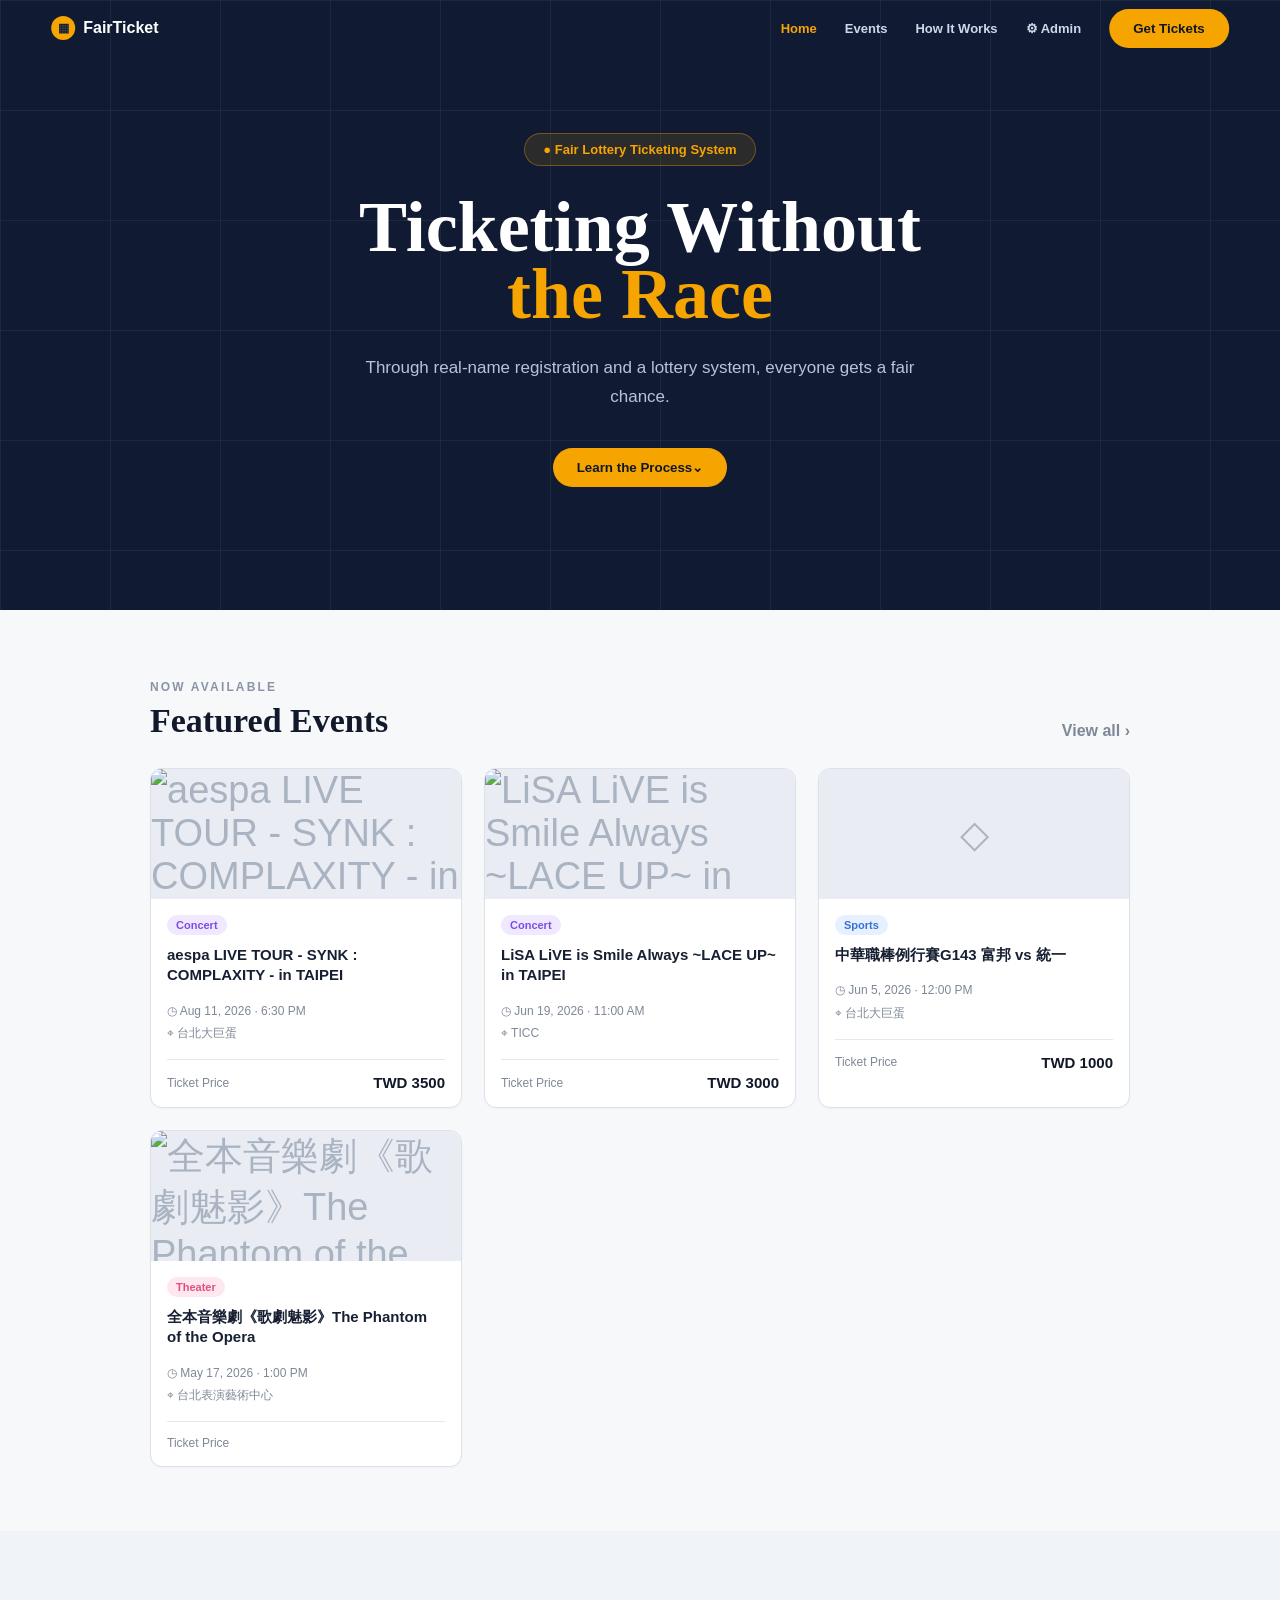
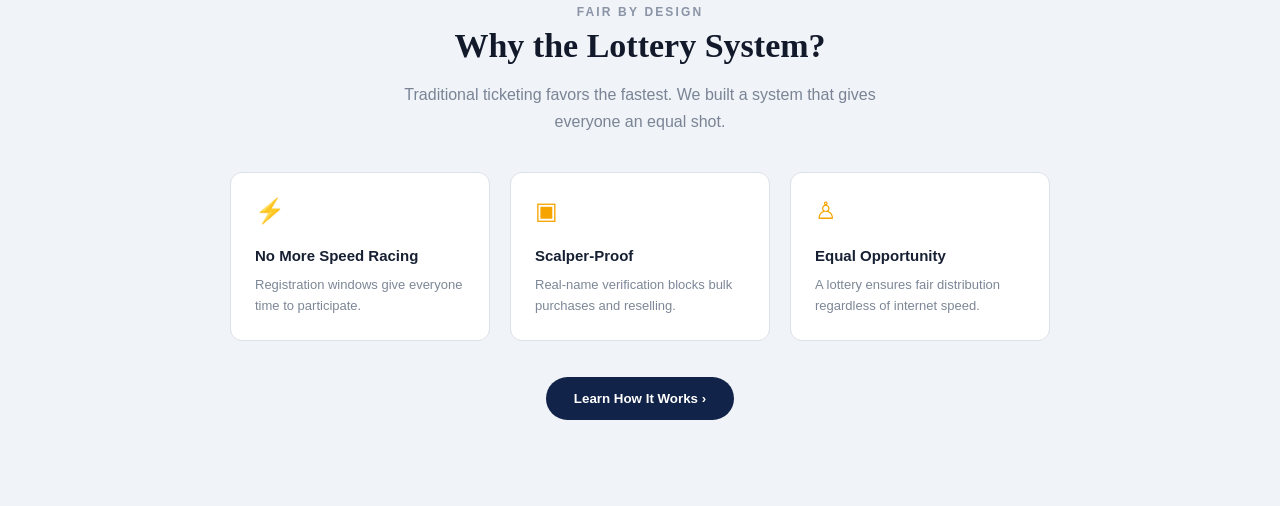
==== index.html @ b4db7329 "Add files via upload" ====
<!DOCTYPE html>
<html lang="en">
<head>
  <meta charset="UTF-8" />
  <meta name="viewport" content="width=device-width, initial-scale=1.0" />
  <title>FairTicket</title>
  <link rel="stylesheet" href="style.css" />
</head>
<body>
  <header class="navbar">
    <div class="logo">
      <span class="logo-icon">▦</span>
      <span>FairTicket</span>
    </div>
    <nav>
      <a class="active" href="#">Home</a>
      <a href="#events">Events</a>
      <a href="#how">How It Works</a>
      <a href="#">⚙ Admin</a>
      <button class="nav-btn">Get Tickets</button>
    </nav>
  </header>

  <section class="hero">
    <div class="grid-bg"></div>
    <div class="hero-content">
      <div class="pill">● Fair Lottery Ticketing System</div>
      <h1>Ticketing Without<br><span>the Race</span></h1>
      <p>Through real-name registration and a lottery system, everyone gets a fair chance.</p>
      <button class="main-btn">Learn the Process⌄</button>
    </div>
  </section>

  <main>
    <section id="events" class="events-section">
      <div class="section-head">
        <div>
          <p class="eyebrow">NOW AVAILABLE</p>
          <h2>Featured Events</h2>
        </div>
        <a href="#">View all ›</a>
      </div>

      <div id="eventGrid" class="event-grid"></div>
    </section>

    <section id="how" class="why-section">
      <p class="eyebrow center">FAIR BY DESIGN</p>
      <h2>Why the Lottery System?</h2>
      <p class="subtitle">Traditional ticketing favors the fastest. We built a system that gives everyone an equal shot.</p>

      <div class="feature-grid">
        <div class="feature-card">
          <div class="feature-icon">⚡</div>
          <h3>No More Speed Racing</h3>
          <p>Registration windows give everyone time to participate.</p>
        </div>
        <div class="feature-card">
          <div class="feature-icon">▣</div>
          <h3>Scalper-Proof</h3>
          <p>Real-name verification blocks bulk purchases and reselling.</p>
        </div>
        <div class="feature-card">
          <div class="feature-icon">♙</div>
          <h3>Equal Opportunity</h3>
          <p>A lottery ensures fair distribution regardless of internet speed.</p>
        </div>
      </div>

      <button class="dark-btn">Learn How It Works ›</button>
    </section>
  </main>

  <script src="script.js"></script>
</body>
</html>
---- style.css ----
* {
  box-sizing: border-box;
}

body {
  margin: 0;
  font-family: Inter, Arial, sans-serif;
  color: #172033;
  background: #f6f7f9;
}

.navbar {
  position: absolute;
  top: 0;
  left: 50%;
  transform: translateX(-50%);
  width: min(1180px, 92%);
  height: 56px;
  display: flex;
  justify-content: space-between;
  align-items: center;
  z-index: 10;
  color: white;
}

.logo {
  display: flex;
  gap: 8px;
  align-items: center;
  font-weight: 700;
}

.logo-icon {
  background: #f5a400;
  color: #10213f;
  width: 24px;
  height: 24px;
  border-radius: 50%;
  display: grid;
  place-items: center;
  font-size: 12px;
}

nav {
  display: flex;
  align-items: center;
  gap: 28px;
  font-size: 13px;
  font-weight: 700;
}

nav a {
  color: #cfd8e8;
  text-decoration: none;
}

nav a.active {
  color: #f5a400;
}

.nav-btn,
.main-btn {
  border: 0;
  background: #f5a400;
  color: #101827;
  font-weight: 800;
  border-radius: 999px;
  padding: 12px 24px;
  cursor: pointer;
}

.hero {
  height: 610px;
  background: #101b33;
  position: relative;
  display: grid;
  place-items: center;
  overflow: hidden;
}

.grid-bg {
  position: absolute;
  inset: 0;
  background-image:
    linear-gradient(rgba(255,255,255,.055) 1px, transparent 1px),
    linear-gradient(90deg, rgba(255,255,255,.055) 1px, transparent 1px);
  background-size: 110px 110px;
}

.hero-content {
  position: relative;
  text-align: center;
  margin-top: 10px;
}

.pill {
  display: inline-block;
  color: #f5a400;
  background: rgba(245,164,0,.12);
  border: 1px solid rgba(245,164,0,.35);
  border-radius: 999px;
  padding: 8px 18px;
  font-size: 13px;
  font-weight: 800;
  margin-bottom: 28px;
}

h1 {
  color: white;
  font-family: Georgia, "Times New Roman", serif;
  font-size: clamp(44px, 6vw, 72px);
  line-height: .93;
  margin: 0;
}

h1 span {
  color: #f5a400;
}

.hero p {
  color: #b8c3d6;
  max-width: 590px;
  font-size: 17px;
  line-height: 1.7;
  margin: 26px auto 36px;
}

main {
  background: #f7f8fa;
}

.events-section {
  width: min(980px, 90%);
  margin: 0 auto;
  padding: 70px 0 64px;
}

.section-head {
  display: flex;
  justify-content: space-between;
  align-items: end;
  margin-bottom: 28px;
}

.eyebrow {
  color: #8a94a6;
  letter-spacing: .18em;
  font-size: 12px;
  font-weight: 800;
  margin: 0 0 8px;
}

h2 {
  font-family: Georgia, "Times New Roman", serif;
  font-size: 34px;
  margin: 0;
  color: #12192b;
}

.section-head a {
  color: #7e8798;
  text-decoration: none;
  font-weight: 700;
}

.event-grid {
  display: grid;
  grid-template-columns: repeat(3, 1fr);
  gap: 22px;
}

.event-card {
  background: white;
  border: 1px solid #dce1ea;
  border-radius: 12px;
  overflow: hidden;
  box-shadow: 0 1px 2px rgba(0,0,0,.03);
}

.event-card img,
.placeholder {
  width: 100%;
  height: 130px;
  object-fit: cover;
  background: #e9edf3;
  display: grid;
  place-items: center;
  color: #aab3c2;
  font-size: 38px;
}

.event-body {
  padding: 16px;
}

.tag {
  display: inline-block;
  padding: 4px 9px;
  border-radius: 999px;
  background: #efe8ff;
  color: #7b4de8;
  font-size: 11px;
  font-weight: 800;
  margin-bottom: 10px;
}

.tag.sports { background: #e6f0ff; color: #3571d9; }
.tag.theater { background: #ffe7ef; color: #df517d; }

.event-body h3 {
  font-size: 15px;
  line-height: 1.35;
  margin: 0 0 14px;
}

.meta {
  color: #7f8898;
  font-size: 12px;
  line-height: 1.9;
}

.price-row {
  border-top: 1px solid #e4e8ef;
  margin-top: 14px;
  padding-top: 14px;
  display: flex;
  justify-content: space-between;
  align-items: center;
  color: #7f8898;
  font-size: 12px;
}

.price {
  color: #111827;
  font-size: 15px;
  font-weight: 900;
}

.why-section {
  background: #f0f3f7;
  text-align: center;
  padding: 74px 0 86px;
}

.center {
  text-align: center;
}

.subtitle {
  color: #7a8495;
  line-height: 1.7;
  max-width: 520px;
  margin: 16px auto 36px;
}

.feature-grid {
  width: min(820px, 90%);
  margin: 0 auto 36px;
  display: grid;
  grid-template-columns: repeat(3, 1fr);
  gap: 20px;
}

.feature-card {
  background: white;
  border: 1px solid #dce1ea;
  border-radius: 12px;
  text-align: left;
  padding: 24px;
}

.feature-icon {
  color: #f5a400;
  font-size: 24px;
  margin-bottom: 22px;
}

.feature-card h3 {
  margin: 0 0 10px;
  font-size: 15px;
}

.feature-card p {
  margin: 0;
  color: #7d8797;
  font-size: 13px;
  line-height: 1.65;
}

.dark-btn {
  border: 0;
  background: #112348;
  color: white;
  font-weight: 800;
  border-radius: 999px;
  padding: 14px 28px;
}

@media (max-width: 820px) {
  .event-grid,
  .feature-grid {
    grid-template-columns: 1fr;
  }

  nav {
    gap: 12px;
    font-size: 11px;
  }

  .hero {
    height: 520px;
  }
}
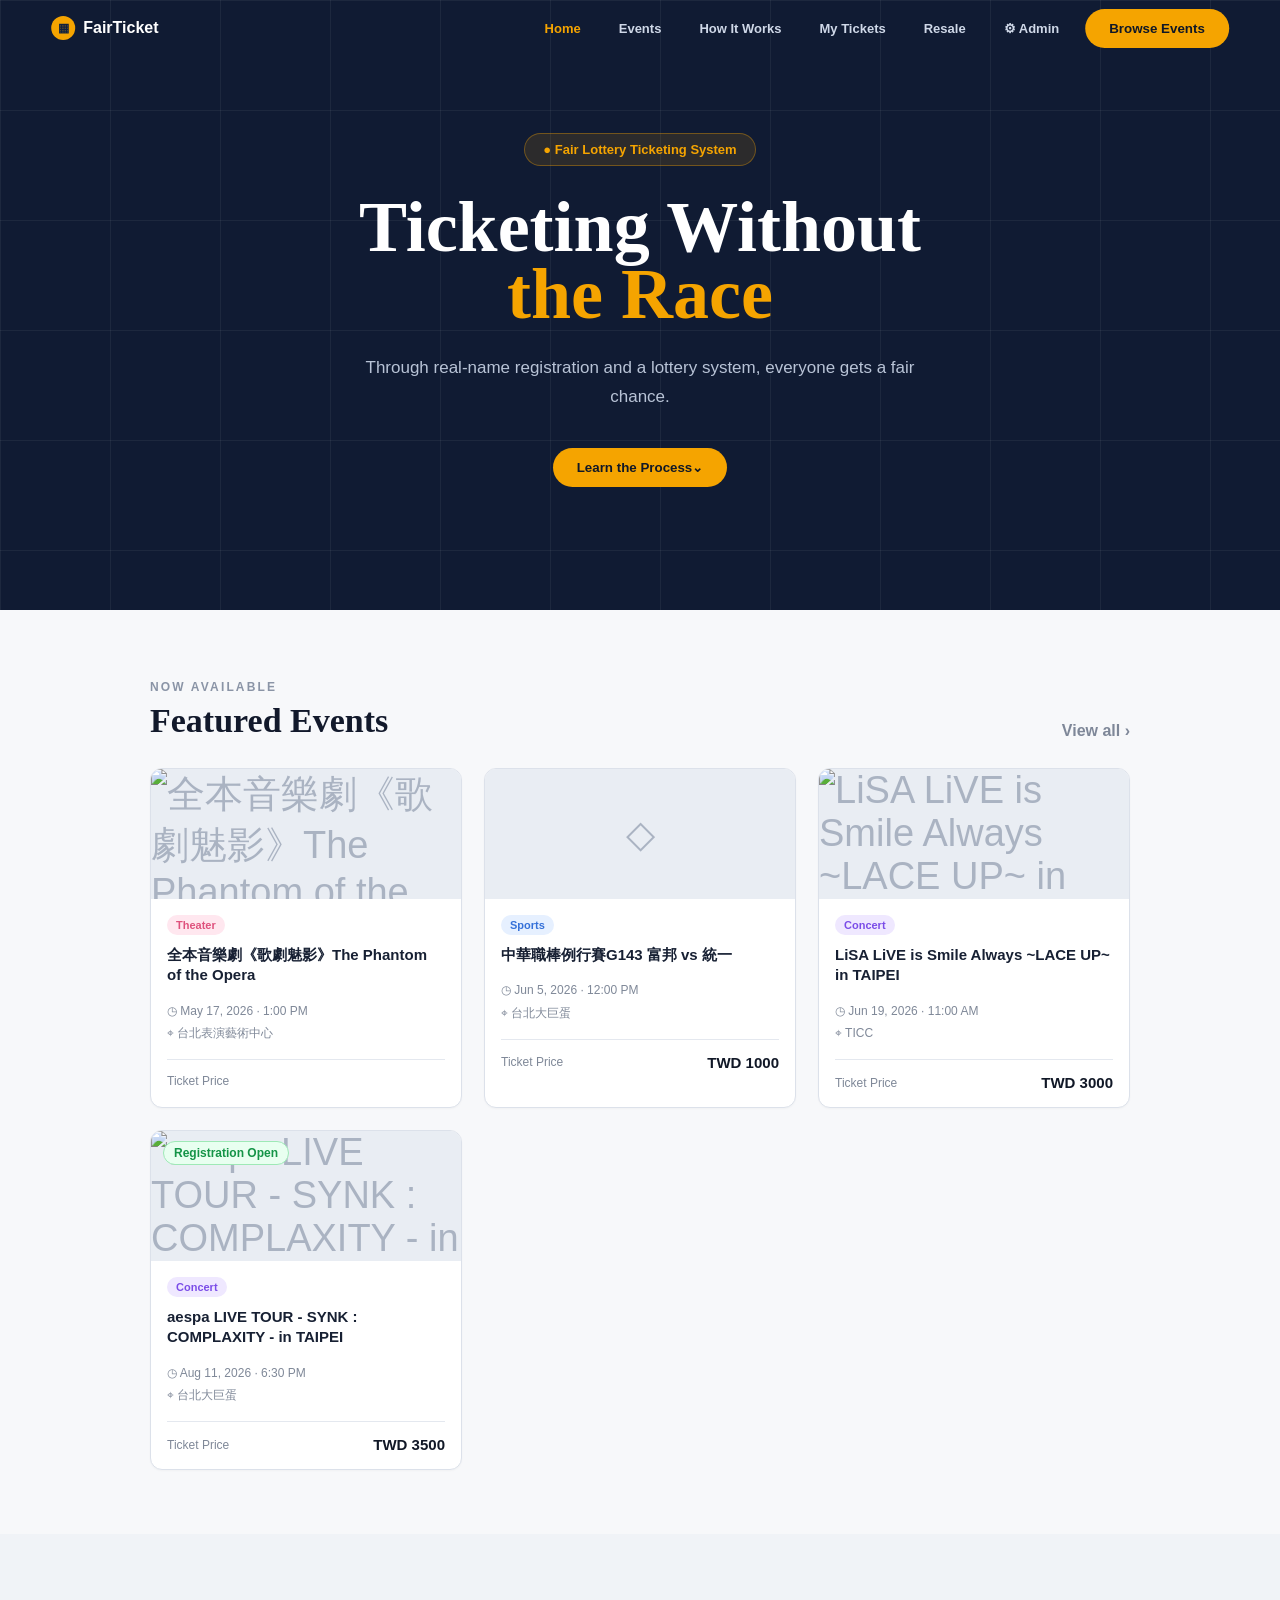
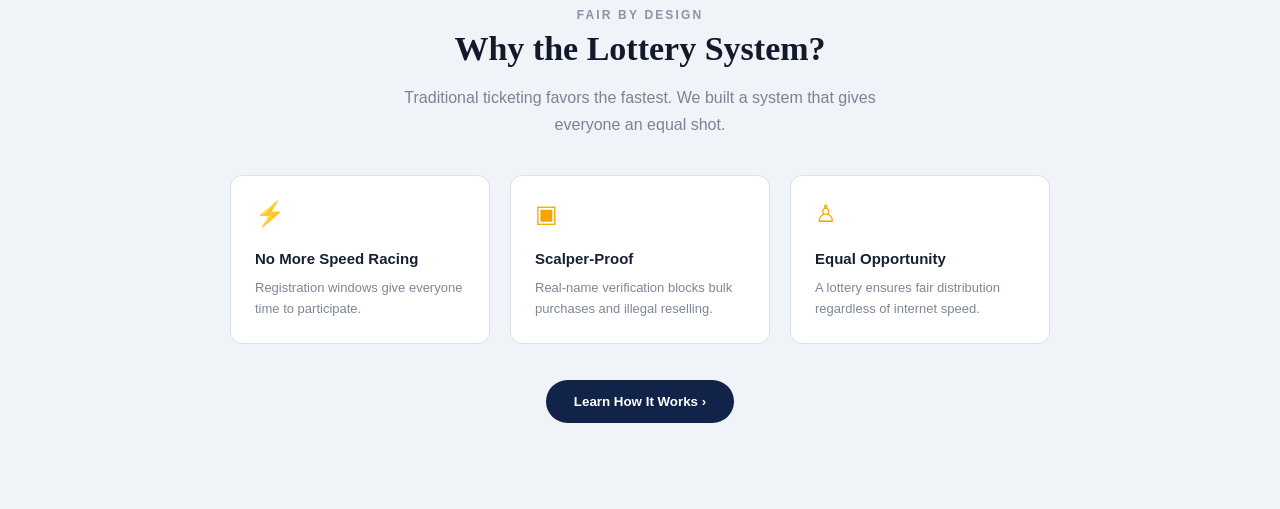
==== commit 8ae1b2cd: "Add files via upload" ====
--- a/index.html
+++ b/index.html
@@ -1,76 +1 @@
-<!DOCTYPE html>
-<html lang="en">
-<head>
-  <meta charset="UTF-8" />
-  <meta name="viewport" content="width=device-width, initial-scale=1.0" />
-  <title>FairTicket</title>
-  <link rel="stylesheet" href="style.css" />
-</head>
-<body>
-  <header class="navbar">
-    <div class="logo">
-      <span class="logo-icon">▦</span>
-      <span>FairTicket</span>
-    </div>
-    <nav>
-      <a class="active" href="#">Home</a>
-      <a href="#events">Events</a>
-      <a href="#how">How It Works</a>
-      <a href="#">⚙ Admin</a>
-      <button class="nav-btn">Get Tickets</button>
-    </nav>
-  </header>
-
-  <section class="hero">
-    <div class="grid-bg"></div>
-    <div class="hero-content">
-      <div class="pill">● Fair Lottery Ticketing System</div>
-      <h1>Ticketing Without<br><span>the Race</span></h1>
-      <p>Through real-name registration and a lottery system, everyone gets a fair chance.</p>
-      <button class="main-btn">Learn the Process⌄</button>
-    </div>
-  </section>
-
-  <main>
-    <section id="events" class="events-section">
-      <div class="section-head">
-        <div>
-          <p class="eyebrow">NOW AVAILABLE</p>
-          <h2>Featured Events</h2>
-        </div>
-        <a href="#">View all ›</a>
-      </div>
-
-      <div id="eventGrid" class="event-grid"></div>
-    </section>
-
-    <section id="how" class="why-section">
-      <p class="eyebrow center">FAIR BY DESIGN</p>
-      <h2>Why the Lottery System?</h2>
-      <p class="subtitle">Traditional ticketing favors the fastest. We built a system that gives everyone an equal shot.</p>
-
-      <div class="feature-grid">
-        <div class="feature-card">
-          <div class="feature-icon">⚡</div>
-          <h3>No More Speed Racing</h3>
-          <p>Registration windows give everyone time to participate.</p>
-        </div>
-        <div class="feature-card">
-          <div class="feature-icon">▣</div>
-          <h3>Scalper-Proof</h3>
-          <p>Real-name verification blocks bulk purchases and reselling.</p>
-        </div>
-        <div class="feature-card">
-          <div class="feature-icon">♙</div>
-          <h3>Equal Opportunity</h3>
-          <p>A lottery ensures fair distribution regardless of internet speed.</p>
-        </div>
-      </div>
-
-      <button class="dark-btn">Learn How It Works ›</button>
-    </section>
-  </main>
-
-  <script src="script.js"></script>
-</body>
-</html>
+<!DOCTYPE html><html lang="en"><head><meta charset="UTF-8"><meta name="viewport" content="width=device-width, initial-scale=1.0"><title>FairTicket</title><link rel="stylesheet" href="style.css?v=5"></head><body><header class="navbar"><div class="logo" onclick="location.href='index.html'"><span class="logo-icon">▦</span><span>FairTicket</span></div><nav><a class="active" href="index.html">Home</a><a href="events.html">Events</a><a href="how.html">How It Works</a><a href="my-tickets.html">My Tickets</a><a href="resale.html">Resale</a><a href="admin.html">⚙ Admin</a><button class="nav-btn" onclick="location.href='events.html'">Browse Events</button></nav></header><section class="hero"><div class="grid-bg"></div><div class="hero-content"><div class="pill">● Fair Lottery Ticketing System</div><h1>Ticketing Without<br><span>the Race</span></h1><p>Through real-name registration and a lottery system, everyone gets a fair chance.</p><button class="main-btn" onclick="location.href='how.html'">Learn the Process⌄</button></div></section><main><section class="events-section"><div class="section-head"><div><p class="eyebrow">NOW AVAILABLE</p><h2>Featured Events</h2></div><a href="events.html">View all ›</a></div><div id="featuredGrid" class="event-grid"></div></section><section class="why-section"><p class="eyebrow center">FAIR BY DESIGN</p><h2>Why the Lottery System?</h2><p class="subtitle">Traditional ticketing favors the fastest. We built a system that gives everyone an equal shot.</p><div class="feature-grid"><div class="feature-card"><div class="feature-icon">⚡</div><h3>No More Speed Racing</h3><p>Registration windows give everyone time to participate.</p></div><div class="feature-card"><div class="feature-icon">▣</div><h3>Scalper-Proof</h3><p>Real-name verification blocks bulk purchases and illegal reselling.</p></div><div class="feature-card"><div class="feature-icon">♙</div><h3>Equal Opportunity</h3><p>A lottery ensures fair distribution regardless of internet speed.</p></div></div><button class="dark-btn" onclick="location.href='how.html'">Learn How It Works ›</button></section></main><script src="data.js?v=5"></script><script src="script.js?v=5"></script></body></html>
--- a/style.css
+++ b/style.css
@@ -1,313 +1 @@
-* {
-  box-sizing: border-box;
-}
-
-body {
-  margin: 0;
-  font-family: Inter, Arial, sans-serif;
-  color: #172033;
-  background: #f6f7f9;
-}
-
-.navbar {
-  position: absolute;
-  top: 0;
-  left: 50%;
-  transform: translateX(-50%);
-  width: min(1180px, 92%);
-  height: 56px;
-  display: flex;
-  justify-content: space-between;
-  align-items: center;
-  z-index: 10;
-  color: white;
-}
-
-.logo {
-  display: flex;
-  gap: 8px;
-  align-items: center;
-  font-weight: 700;
-}
-
-.logo-icon {
-  background: #f5a400;
-  color: #10213f;
-  width: 24px;
-  height: 24px;
-  border-radius: 50%;
-  display: grid;
-  place-items: center;
-  font-size: 12px;
-}
-
-nav {
-  display: flex;
-  align-items: center;
-  gap: 28px;
-  font-size: 13px;
-  font-weight: 700;
-}
-
-nav a {
-  color: #cfd8e8;
-  text-decoration: none;
-}
-
-nav a.active {
-  color: #f5a400;
-}
-
-.nav-btn,
-.main-btn {
-  border: 0;
-  background: #f5a400;
-  color: #101827;
-  font-weight: 800;
-  border-radius: 999px;
-  padding: 12px 24px;
-  cursor: pointer;
-}
-
-.hero {
-  height: 610px;
-  background: #101b33;
-  position: relative;
-  display: grid;
-  place-items: center;
-  overflow: hidden;
-}
-
-.grid-bg {
-  position: absolute;
-  inset: 0;
-  background-image:
-    linear-gradient(rgba(255,255,255,.055) 1px, transparent 1px),
-    linear-gradient(90deg, rgba(255,255,255,.055) 1px, transparent 1px);
-  background-size: 110px 110px;
-}
-
-.hero-content {
-  position: relative;
-  text-align: center;
-  margin-top: 10px;
-}
-
-.pill {
-  display: inline-block;
-  color: #f5a400;
-  background: rgba(245,164,0,.12);
-  border: 1px solid rgba(245,164,0,.35);
-  border-radius: 999px;
-  padding: 8px 18px;
-  font-size: 13px;
-  font-weight: 800;
-  margin-bottom: 28px;
-}
-
-h1 {
-  color: white;
-  font-family: Georgia, "Times New Roman", serif;
-  font-size: clamp(44px, 6vw, 72px);
-  line-height: .93;
-  margin: 0;
-}
-
-h1 span {
-  color: #f5a400;
-}
-
-.hero p {
-  color: #b8c3d6;
-  max-width: 590px;
-  font-size: 17px;
-  line-height: 1.7;
-  margin: 26px auto 36px;
-}
-
-main {
-  background: #f7f8fa;
-}
-
-.events-section {
-  width: min(980px, 90%);
-  margin: 0 auto;
-  padding: 70px 0 64px;
-}
-
-.section-head {
-  display: flex;
-  justify-content: space-between;
-  align-items: end;
-  margin-bottom: 28px;
-}
-
-.eyebrow {
-  color: #8a94a6;
-  letter-spacing: .18em;
-  font-size: 12px;
-  font-weight: 800;
-  margin: 0 0 8px;
-}
-
-h2 {
-  font-family: Georgia, "Times New Roman", serif;
-  font-size: 34px;
-  margin: 0;
-  color: #12192b;
-}
-
-.section-head a {
-  color: #7e8798;
-  text-decoration: none;
-  font-weight: 700;
-}
-
-.event-grid {
-  display: grid;
-  grid-template-columns: repeat(3, 1fr);
-  gap: 22px;
-}
-
-.event-card {
-  background: white;
-  border: 1px solid #dce1ea;
-  border-radius: 12px;
-  overflow: hidden;
-  box-shadow: 0 1px 2px rgba(0,0,0,.03);
-}
-
-.event-card img,
-.placeholder {
-  width: 100%;
-  height: 130px;
-  object-fit: cover;
-  background: #e9edf3;
-  display: grid;
-  place-items: center;
-  color: #aab3c2;
-  font-size: 38px;
-}
-
-.event-body {
-  padding: 16px;
-}
-
-.tag {
-  display: inline-block;
-  padding: 4px 9px;
-  border-radius: 999px;
-  background: #efe8ff;
-  color: #7b4de8;
-  font-size: 11px;
-  font-weight: 800;
-  margin-bottom: 10px;
-}
-
-.tag.sports { background: #e6f0ff; color: #3571d9; }
-.tag.theater { background: #ffe7ef; color: #df517d; }
-
-.event-body h3 {
-  font-size: 15px;
-  line-height: 1.35;
-  margin: 0 0 14px;
-}
-
-.meta {
-  color: #7f8898;
-  font-size: 12px;
-  line-height: 1.9;
-}
-
-.price-row {
-  border-top: 1px solid #e4e8ef;
-  margin-top: 14px;
-  padding-top: 14px;
-  display: flex;
-  justify-content: space-between;
-  align-items: center;
-  color: #7f8898;
-  font-size: 12px;
-}
-
-.price {
-  color: #111827;
-  font-size: 15px;
-  font-weight: 900;
-}
-
-.why-section {
-  background: #f0f3f7;
-  text-align: center;
-  padding: 74px 0 86px;
-}
-
-.center {
-  text-align: center;
-}
-
-.subtitle {
-  color: #7a8495;
-  line-height: 1.7;
-  max-width: 520px;
-  margin: 16px auto 36px;
-}
-
-.feature-grid {
-  width: min(820px, 90%);
-  margin: 0 auto 36px;
-  display: grid;
-  grid-template-columns: repeat(3, 1fr);
-  gap: 20px;
-}
-
-.feature-card {
-  background: white;
-  border: 1px solid #dce1ea;
-  border-radius: 12px;
-  text-align: left;
-  padding: 24px;
-}
-
-.feature-icon {
-  color: #f5a400;
-  font-size: 24px;
-  margin-bottom: 22px;
-}
-
-.feature-card h3 {
-  margin: 0 0 10px;
-  font-size: 15px;
-}
-
-.feature-card p {
-  margin: 0;
-  color: #7d8797;
-  font-size: 13px;
-  line-height: 1.65;
-}
-
-.dark-btn {
-  border: 0;
-  background: #112348;
-  color: white;
-  font-weight: 800;
-  border-radius: 999px;
-  padding: 14px 28px;
-}
-
-@media (max-width: 820px) {
-  .event-grid,
-  .feature-grid {
-    grid-template-columns: 1fr;
-  }
-
-  nav {
-    gap: 12px;
-    font-size: 11px;
-  }
-
-  .hero {
-    height: 520px;
-  }
-}
+*{box-sizing:border-box}body{margin:0;font-family:Inter,Arial,sans-serif;color:#172033;background:#f6f7f9}.logo{display:flex;gap:8px;align-items:center;font-weight:800;cursor:pointer}.logo-icon{background:#f5a400;color:#10213f;width:24px;height:24px;border-radius:50%;display:grid;place-items:center;font-size:12px}.navbar{position:absolute;top:0;left:50%;transform:translateX(-50%);width:min(1180px,92%);height:56px;display:flex;justify-content:space-between;align-items:center;z-index:10;color:white}nav{display:flex;align-items:center;gap:14px;font-size:13px;font-weight:800}nav a{color:#cfd8e8;text-decoration:none;padding:10px 12px;border-radius:12px}nav a.active{color:#f5a400}.nav-btn,.main-btn{border:0;background:#f5a400;color:#101827;font-weight:900;border-radius:999px;padding:12px 24px;cursor:pointer}.hero{height:610px;background:#101b33;position:relative;display:grid;place-items:center;overflow:hidden}.grid-bg{position:absolute;inset:0;background-image:linear-gradient(rgba(255,255,255,.055) 1px,transparent 1px),linear-gradient(90deg,rgba(255,255,255,.055) 1px,transparent 1px);background-size:110px 110px}.hero-content{position:relative;text-align:center;margin-top:10px}.pill{display:inline-block;color:#f5a400;background:rgba(245,164,0,.12);border:1px solid rgba(245,164,0,.35);border-radius:999px;padding:8px 18px;font-size:13px;font-weight:800;margin-bottom:28px}h1{color:white;font-family:Georgia,"Times New Roman",serif;font-size:clamp(44px,6vw,72px);line-height:.93;margin:0}h1 span{color:#f5a400}.hero p{color:#b8c3d6;max-width:590px;font-size:17px;line-height:1.7;margin:26px auto 36px}main{background:#f7f8fa}.events-section{width:min(980px,90%);margin:0 auto;padding:70px 0 64px}.section-head{display:flex;justify-content:space-between;align-items:end;margin-bottom:28px}.eyebrow{color:#8a94a6;letter-spacing:.18em;font-size:12px;font-weight:900;margin:0 0 8px}.center{text-align:center}h2{font-family:Georgia,"Times New Roman",serif;font-size:34px;margin:0;color:#12192b}.section-head a{color:#7e8798;text-decoration:none;font-weight:700}.event-grid{display:grid;grid-template-columns:repeat(3,1fr);gap:22px}.event-card{background:white;border:1px solid #dce1ea;border-radius:12px;overflow:hidden;box-shadow:0 1px 2px rgba(0,0,0,.03);cursor:pointer}.event-card img,.placeholder{width:100%;height:130px;object-fit:cover;background:#e9edf3;display:grid;place-items:center;color:#aab3c2;font-size:38px}.event-body{padding:16px}.tag{display:inline-block;padding:4px 9px;border-radius:999px;background:#efe8ff;color:#7b4de8;font-size:11px;font-weight:900;margin-bottom:10px}.tag.sports{background:#e6f0ff;color:#3571d9}.tag.theater{background:#ffe7ef;color:#df517d}.tag.concert{background:#efe8ff;color:#7b4de8}.event-body h3{font-size:15px;line-height:1.35;margin:0 0 14px}.meta{color:#7f8898;font-size:12px;line-height:1.9}.price-row{border-top:1px solid #e4e8ef;margin-top:14px;padding-top:14px;display:flex;justify-content:space-between;align-items:center;color:#7f8898;font-size:12px}.price{color:#111827;font-size:15px;font-weight:900}.why-section{background:#f0f3f7;text-align:center;padding:74px 0 86px}.subtitle{color:#7a8495;line-height:1.7;max-width:520px;margin:16px auto 36px}.feature-grid{width:min(820px,90%);margin:0 auto 36px;display:grid;grid-template-columns:repeat(3,1fr);gap:20px}.feature-card{background:white;border:1px solid #dce1ea;border-radius:12px;text-align:left;padding:24px}.feature-icon{color:#f5a400;font-size:24px;margin-bottom:22px}.feature-card h3{margin:0 0 10px;font-size:15px}.feature-card p{margin:0;color:#7d8797;font-size:13px;line-height:1.65}.dark-btn,.outline-btn{border:0;background:#112348;color:white;font-weight:900;border-radius:999px;padding:14px 28px;cursor:pointer}.outline-btn{background:white;color:#112348;border:1px solid #d7deea}.wide{width:100%;margin-top:16px}.inner-nav{position:sticky;top:0;transform:none;left:auto;width:100%;height:60px;padding:0 max(24px,calc((100vw - 1120px)/2));background:white;border-bottom:1px solid #e2e6ee;color:#172033}.inner-nav nav a{color:#6e7787}.inner-nav nav a.active{color:#172033;background:#f0f2f6}.inner-nav .logo{color:#172033}.page-hero{background:#101b33;color:white;padding:72px max(24px,calc((100vw - 980px)/2))}.small-hero{padding-top:52px;padding-bottom:52px}.page-hero .eyebrow{color:#f5a400}.page-hero h1{font-size:48px;line-height:1.1}.page-hero p{color:#b8c3d6;font-size:17px;margin:14px 0 0}.events-page{width:min(980px,90%);margin:0 auto;padding:48px 0 90px}.toolbar{display:flex;gap:16px;align-items:center;margin-bottom:36px;flex-wrap:wrap}.search-box{flex:1;min-width:300px;height:44px;border:1px solid #dce1ea;border-radius:11px;background:white;display:flex;align-items:center;gap:10px;padding:0 16px;color:#8c96a6}.search-box input{border:none;outline:none;width:100%;color:#172033;font-size:14px}.chips{display:flex;gap:10px;flex-wrap:wrap}.chip{border:1px solid #dce1ea;background:white;color:#536073;border-radius:999px;padding:10px 18px;font-weight:800;cursor:pointer}.chip.active{background:#112348;color:white;border-color:#112348}.image-wrap{position:relative}.status-badge{position:absolute;top:10px;left:12px;background:#e8fff0;color:#149447;border:1px solid #9ee9b6;font-size:12px;font-weight:900;padding:4px 10px;border-radius:999px}.how-intro,.verify-section{background:#f1f3f6;text-align:center;padding:58px 24px 62px}.timeline-section,.rules-section{background:white;text-align:center;padding:62px 24px}.faq-section{background:#f7f8fa;text-align:center;padding:66px 24px 110px}.section-copy{max-width:560px;margin:0 auto 32px;color:#7b8494;line-height:1.7;font-size:14px}.mini-card-grid{width:min(680px,90%);margin:0 auto;display:grid;grid-template-columns:repeat(3,1fr);gap:18px}.mini-card{background:white;border:1px solid #dfe4ec;border-radius:12px;padding:24px 20px;box-shadow:0 1px 2px rgba(0,0,0,.02)}.square-icon{width:34px;height:34px;border-radius:9px;display:grid;place-items:center;background:#101b33;color:#f5a400;margin:0 auto 14px;font-size:18px}.mini-card h3{margin:0 0 8px;font-size:14px}.mini-card p{margin:0;color:#7d8797;font-size:12px;line-height:1.55}.timeline{width:min(620px,90%);margin:30px auto 0;display:grid;gap:18px}.timeline-row{display:grid;grid-template-columns:54px 1fr;gap:20px;align-items:center;text-align:left}.timeline-icon{width:42px;height:42px;border-radius:12px;display:grid;place-items:center;color:white;font-size:17px;box-shadow:0 8px 20px rgba(16,27,51,.12)}.t-blue{background:#3b82f6}.t-purple{background:#8b5cf6}.t-green{background:#10b981}.t-orange{background:#f97316}.t-red{background:#f43f5e}.t-yellow{background:#f59e0b}.timeline-content{background:white;border:1px solid #dfe4ec;border-radius:12px;padding:18px 24px}.timeline-content small{color:#8b95a6;font-weight:800}.timeline-content h3{margin:4px 0 6px;font-size:14px}.timeline-content p{margin:0;color:#7d8797;font-size:12px}.rule-box{width:min(680px,92%);margin:28px auto 0;background:#fff8df;border:1px solid #f2ca5c;border-radius:12px;padding:20px 24px;text-align:left;color:#b06700;line-height:1.75;font-size:12px}.rule-box.compact{width:auto;margin:22px 0}.rule-head{display:flex;justify-content:space-between;gap:16px;font-weight:900;margin-bottom:12px}.rule-title{color:#d17600}.rule-date{color:#d68a18;white-space:nowrap}.rule-box a{color:#b06700;font-weight:900}.faq-list{width:min(540px,92%);margin:30px auto 0;display:grid;gap:14px}.faq-item{border:1px solid #dfe4ec;border-radius:12px;background:white;padding:16px 20px;display:flex;justify-content:space-between;color:#6e7787;font-size:13px}.faq-plus{width:22px;height:22px;border-radius:50%;background:#f2f4f7;display:grid;place-items:center}.detail-page,.form-page,.seat-page,.tickets-page,.resale-page,.admin-page{width:min(980px,90%);margin:0 auto;padding:48px 0 90px}.detail-grid{display:grid;grid-template-columns:420px 1fr;gap:44px;align-items:start}.detail-poster{height:320px;border-radius:16px;overflow:hidden;background:#e9edf3;background-size:cover;background-position:center}.detail-info h1{color:#111827;font-size:48px;line-height:1.05;margin:8px 0 20px}.detail-meta,.muted{color:#7d8797;line-height:1.7}.status-card,.panel,.ticket-card-large{background:white;border:1px solid #dce1ea;border-radius:16px;padding:24px;box-shadow:0 1px 2px rgba(0,0,0,.03)}.status-card h3,.panel h2{margin-top:0}.status-line{display:flex;justify-content:space-between;gap:20px;padding:12px 0;border-bottom:1px solid #e7ebf2}.status-line:last-child{border-bottom:0}.green{color:#10b981}.action-stack{display:grid;gap:12px;margin-top:22px}.form-grid,.seat-layout,.resale-grid{display:grid;grid-template-columns:1fr 1fr;gap:24px}.narrow{width:min(620px,90%)}label{display:grid;gap:8px;font-weight:800;margin:16px 0;color:#394457}select,input{height:44px;border:1px solid #dce1ea;border-radius:10px;padding:0 12px;font:inherit;background:white}.check-row{padding:12px;background:#f3f8f5;color:#14804a;border-radius:10px;margin:10px 0}.multiplier-card{display:grid;grid-template-columns:1fr auto;gap:14px;background:#f7f8fa;border-radius:12px;padding:16px;margin-top:18px}.stage{height:54px;background:#101b33;color:white;border-radius:16px;display:grid;place-items:center;font-weight:900;margin-bottom:26px}.seat-grid{display:grid;grid-template-columns:repeat(10,1fr);gap:10px}.seat{height:34px;border-radius:8px;border:1px solid #dce1ea;background:white;cursor:pointer;font-size:11px}.seat.sold{background:#dce1ea;color:#8d96a5;cursor:not-allowed}.seat.selected{background:#f5a400;color:#101827;border-color:#f5a400}.seat-legend{display:flex;gap:16px;flex-wrap:wrap;margin-top:24px;color:#7d8797;font-size:13px}.seat-legend i{display:inline-block;width:12px;height:12px;border-radius:4px;margin-right:6px;vertical-align:-1px}.seat-legend .available{background:white;border:1px solid #dce1ea}.seat-legend .selected{background:#f5a400}.seat-legend .sold{background:#dce1ea}.deadline{background:#fff8df;color:#b06700;border-radius:10px;padding:12px}.pay-methods{display:grid;grid-template-columns:repeat(3,1fr);gap:10px;margin:18px 0}.pay-methods button,.admin-row button,.resale-item button{border:1px solid #dce1ea;background:white;border-radius:10px;padding:12px;font-weight:900;cursor:pointer}.total strong,.total span{font-size:20px;color:#111827}.ticket-card-large{display:grid;grid-template-columns:1fr 220px;gap:28px;align-items:center}.qr-box{text-align:center;background:#f7f8fa;border-radius:16px;padding:24px}.fake-qr{font-family:monospace;font-size:42px;line-height:1;background:white;padding:20px;border-radius:12px}.resale-item{display:grid;grid-template-columns:1fr auto auto;gap:14px;align-items:center;border-bottom:1px solid #e7ebf2;padding:16px 0}.dashboard-grid{display:grid;grid-template-columns:repeat(4,1fr);gap:18px;margin-bottom:24px}.metric-card{background:white;border:1px solid #dce1ea;border-radius:16px;padding:24px}.metric-card span{color:#7d8797}.metric-card strong{display:block;font-size:36px;margin-top:8px}.admin-row{display:flex;justify-content:space-between;align-items:center;border-bottom:1px solid #e7ebf2;padding:18px 0}.toast{position:fixed;right:24px;bottom:24px;background:#101b33;color:white;padding:14px 18px;border-radius:12px;box-shadow:0 14px 35px rgba(0,0,0,.2);z-index:9999}@media(max-width:920px){nav{gap:4px;font-size:11px}.event-grid,.feature-grid,.mini-card-grid,.form-grid,.seat-layout,.resale-grid,.detail-grid,.ticket-card-large,.dashboard-grid{grid-template-columns:1fr}.detail-info h1{font-size:36px}.seat-grid{grid-template-columns:repeat(5,1fr)}.navbar{width:96%}.inner-nav{padding:0 12px;overflow-x:auto}.nav-btn{padding:10px 14px}}
